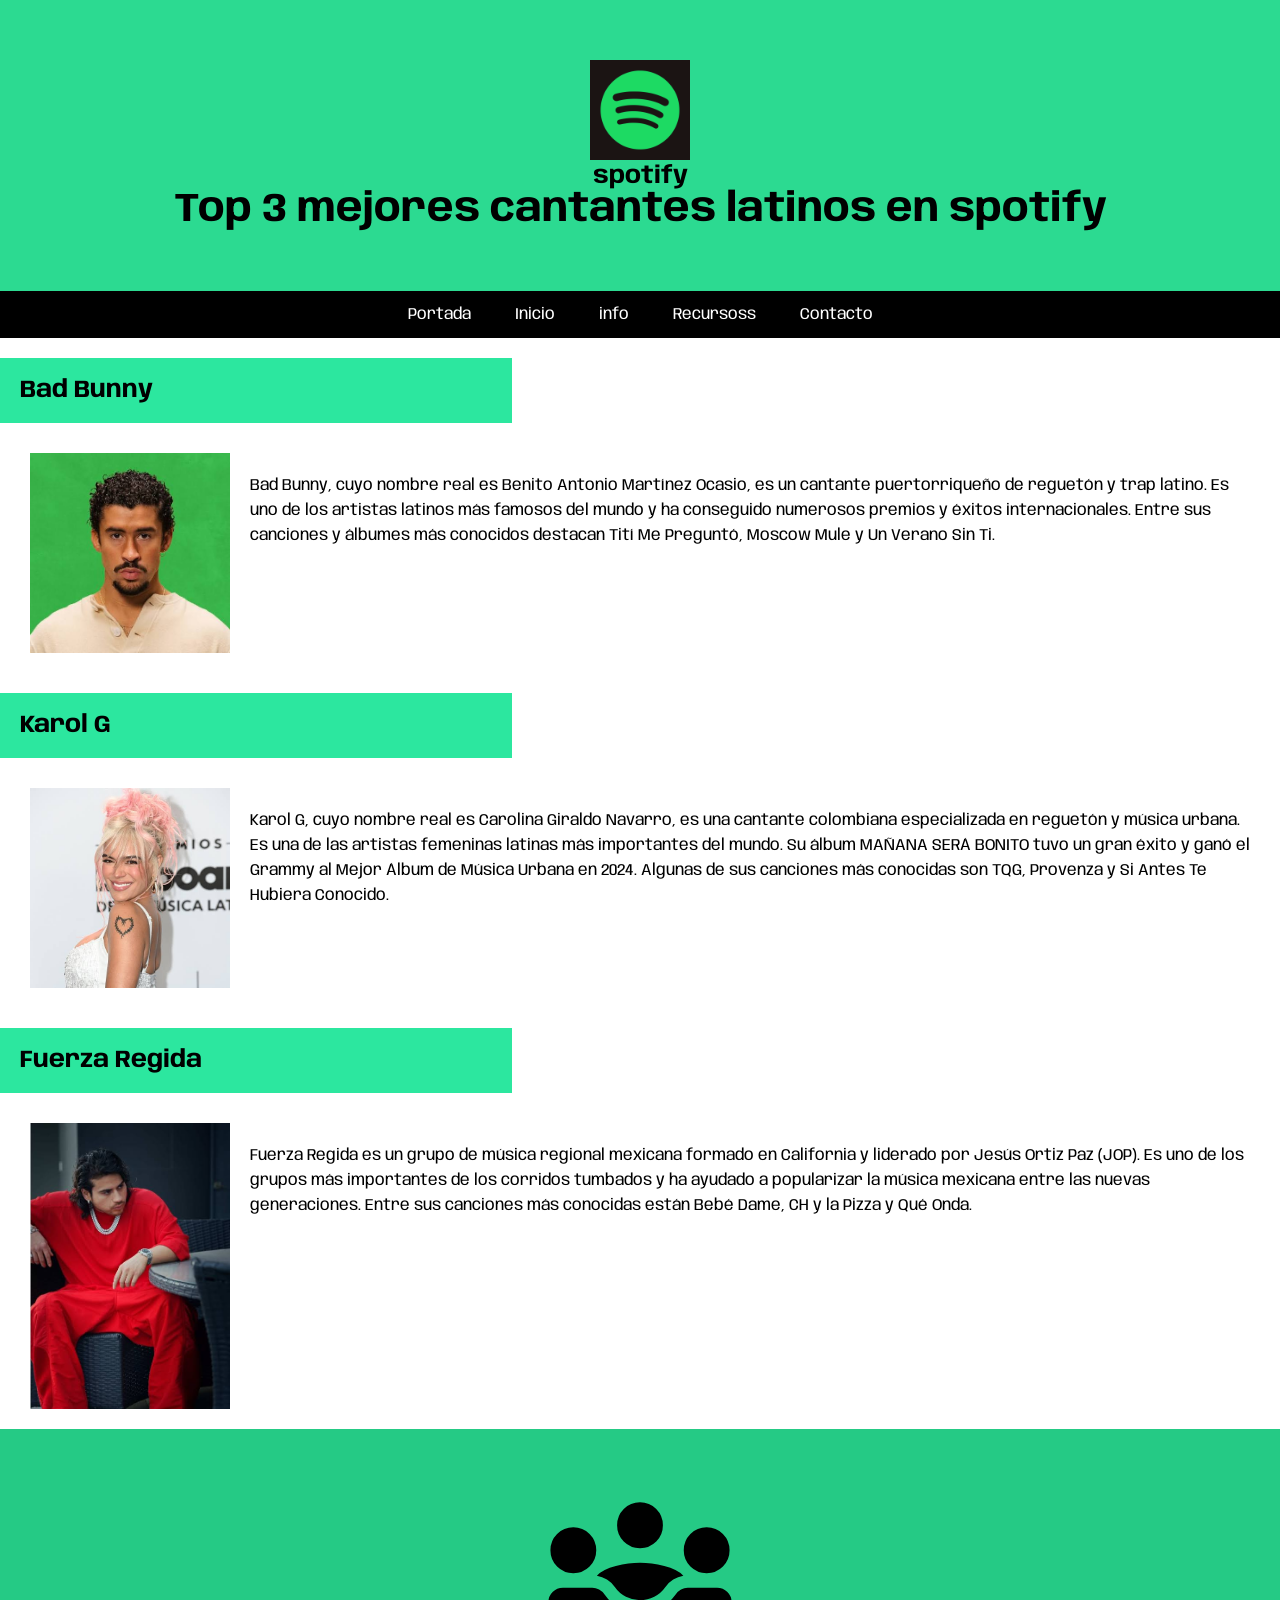
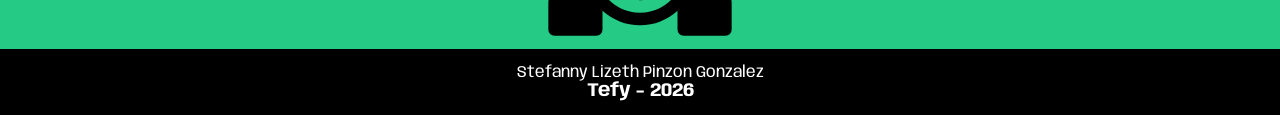
==== index.html @ 35446c7b "Add files via upload" ====
<!DOCTYPE html>
<html lang="es">
<head>
    <meta charset="UTF-8">
    <meta http-equiv="X-UA-Compatible" content="IE=edge">
    <meta name="viewport" content="width=device-width, initial-scale=1.0">
    <title>Plantilla Amarillo</title>
    <link rel="stylesheet" href="estilos.css">
</head>
<body>
    <header>
        <img src="Spotify.svg.webp" width="100" alt="logo">
        <h2>spotify</h2>
        <h1>Top 3 mejores cantantes latinos en spotify</h1>
    </header>
    <nav>
         <a href="portada.html">Portada</a>
        <a href="index.html">Inicio</a>
        <a href="info.html">info</a>
        <a href="recursos.html">Recursoss</a>
        <a href="contacto.html">Contacto</a>

 </nav>
    <main>
        <article>
            <h2>Bad Bunny</h2>
            <div class="contenido">
                <img src="Bad Bunny.jpg"  alt="img1">
                <p>Bad Bunny, cuyo nombre real es Benito Antonio Martínez Ocasio, es un cantante puertorriqueño de reguetón y trap latino. Es uno de los artistas latinos más famosos del mundo y ha conseguido numerosos premios y éxitos internacionales. Entre sus canciones y álbumes más conocidos destacan Tití Me Preguntó, Moscow Mule y Un Verano Sin Ti.

</p>
                
            </div>
        </article>
        <article>
            <h2> Karol G </h2>
            <div class="contenido">
                <img src="Karol g.jpg" alt="img1">
                <p> Karol G, cuyo nombre real es Carolina Giraldo Navarro, es una cantante colombiana especializada en reguetón y música urbana. Es una de las artistas femeninas latinas más importantes del mundo. Su álbum MAÑANA SERÁ BONITO tuvo un gran éxito y ganó el Grammy al Mejor Álbum de Música Urbana en 2024. Algunas de sus canciones más conocidas son TQG, Provenza y Si Antes Te Hubiera Conocido.</p>
                
        </article>
        <article>
            <h2>Fuerza Regida</h2>
            <div class="contenido">
                <img src="fuerza regida.jpg "  alt="img1">
                <p>Fuerza Regida es un grupo de música regional mexicana formado en California y liderado por Jesús Ortiz Paz (JOP). Es uno de los grupos más importantes de los corridos tumbados y ha ayudado a popularizar la música mexicana entre las nuevas generaciones. Entre sus canciones más conocidas están Bebé Dame, CH y la Pizza y Qué Onda.</p>
                
            </div>
        </article>
        <div class="info">
            <p></p>
            <img src="person.svg" alt="circulo">
        </div>
    </main>
    <footer><p>Stefanny Lizeth Pinzon Gonzalez</p><h3>Tefy - 2026</h3></footer>
</body>
</html>
---- estilos.css ----
@import url('https://fonts.googleapis.com/css2?family=Anybody&display=swap');

* {
    margin:0;
    padding:0;
    box-sizing: border-box;
}

body{
    min-height: 100vh;
    background-color: #fff;
    color:#000;
    font-family: 'Anybody', cursive;
}

header {
    /* min-height: 300px; */
    background-color: rgb(44, 218, 145);
    text-align: center;
    padding:60px;
    
}
header h1{
    font-size: 2.5em;
}
nav {
    /* height: 50px; */
    background-color: #000;
    color:#fff;
    text-align: center;
}
nav a{
    text-decoration: none;
    color:#fff;
    padding:15px 20px;
    display:inline-block;
    /* background-color: red; */
}

nav a:hover{
    text-decoration: underline;
}
main article{
    /* background-color: red; */
    padding:20px 0;
    overflow: hidden;
    
}
main article h2{
    width:40%;
    min-width: 400px;
    background-color: rgb(44, 231, 159);
    padding:20px;
    
}
main article .contenido{
    padding:30px;
    /* background-color: aqua; */
}
main article img{
    
    width: 40%;
    min-width: 100px;
    max-width: 200px;
    margin-right: 20px;;
    float:left;
}
main article p{
    margin-top:20px;
    /* margin-left:20px; */
    line-height: 25px;
}
main .info{
    background-color: rgb(37, 202, 133);
    text-align: center;
    font-weight: bolder;
    
}
main .info p{
    padding:40px 20% 0;
    line-height: 20px;;
}

main .info img{
    width: 20%;
    max-width: 200px;
    /* border:5px solid #fff; */
    margin-bottom: -20px;
}
footer{
    /* height: 50px; */
    background-color: #000;
    color:#fff;
    text-align: center;
    padding:15px;
}
main img{
  display: block;
  margin: 0 auto;
}
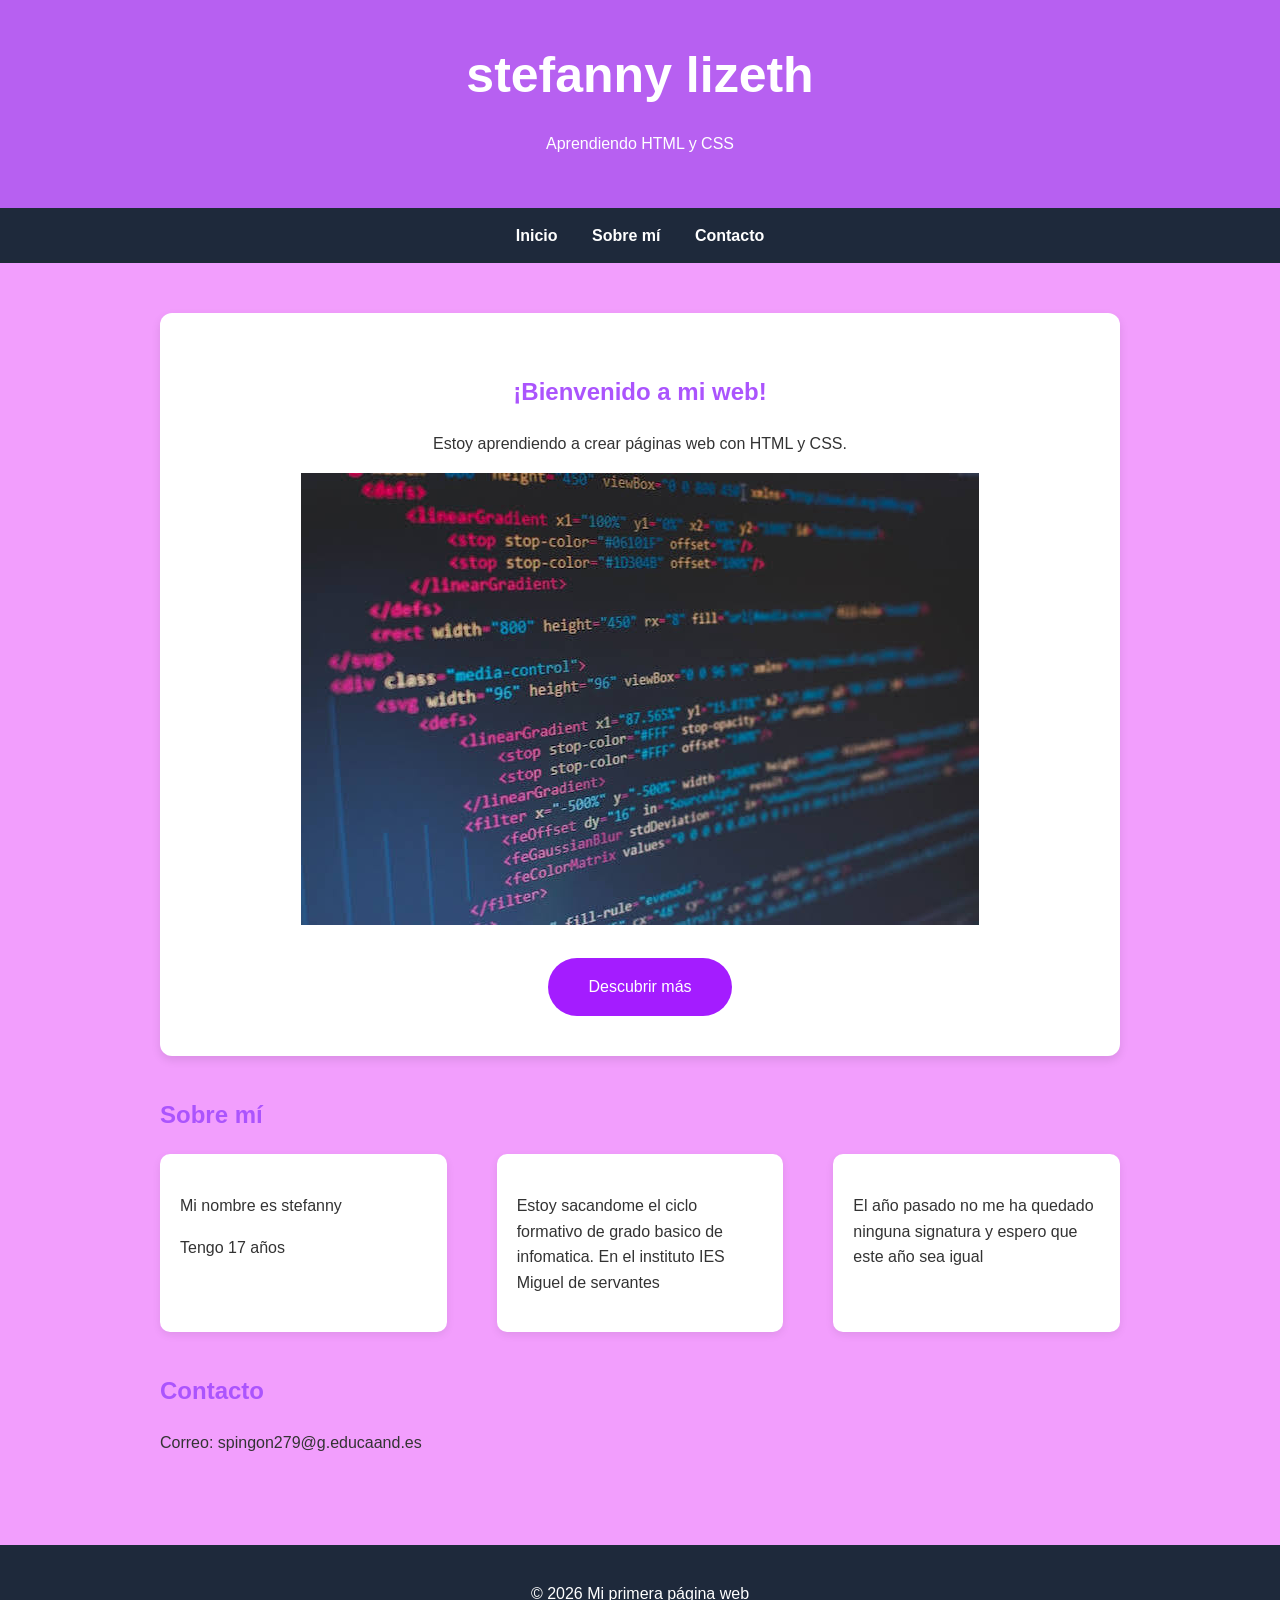
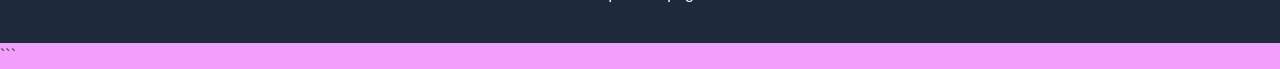
==== commit b4f0d9fd: "Add files via upload" ====
--- a/index.html
+++ b/index.html
@@ -1,57 +1,68 @@
-<!DOCTYPE html>
-<html lang="es">
-<head>
-    <meta charset="UTF-8">
-    <meta http-equiv="X-UA-Compatible" content="IE=edge">
-    <meta name="viewport" content="width=device-width, initial-scale=1.0">
-    <title>Plantilla Amarillo</title>
-    <link rel="stylesheet" href="estilos.css">
-</head>
-<body>
-    <header>
-        <img src="Spotify.svg.webp" width="100" alt="logo">
-        <h2>spotify</h2>
-        <h1>Top 3 mejores cantantes latinos en spotify</h1>
-    </header>
-    <nav>
-         <a href="portada.html">Portada</a>
-        <a href="index.html">Inicio</a>
-        <a href="info.html">info</a>
-        <a href="recursos.html">Recursoss</a>
-        <a href="contacto.html">Contacto</a>
-
- </nav>
-    <main>
-        <article>
-            <h2>Bad Bunny</h2>
-            <div class="contenido">
-                <img src="Bad Bunny.jpg"  alt="img1">
-                <p>Bad Bunny, cuyo nombre real es Benito Antonio Martínez Ocasio, es un cantante puertorriqueño de reguetón y trap latino. Es uno de los artistas latinos más famosos del mundo y ha conseguido numerosos premios y éxitos internacionales. Entre sus canciones y álbumes más conocidos destacan Tití Me Preguntó, Moscow Mule y Un Verano Sin Ti.
-
-</p>
-                
-            </div>
-        </article>
-        <article>
-            <h2> Karol G </h2>
-            <div class="contenido">
-                <img src="Karol g.jpg" alt="img1">
-                <p> Karol G, cuyo nombre real es Carolina Giraldo Navarro, es una cantante colombiana especializada en reguetón y música urbana. Es una de las artistas femeninas latinas más importantes del mundo. Su álbum MAÑANA SERÁ BONITO tuvo un gran éxito y ganó el Grammy al Mejor Álbum de Música Urbana en 2024. Algunas de sus canciones más conocidas son TQG, Provenza y Si Antes Te Hubiera Conocido.</p>
-                
-        </article>
-        <article>
-            <h2>Fuerza Regida</h2>
-            <div class="contenido">
-                <img src="fuerza regida.jpg "  alt="img1">
-                <p>Fuerza Regida es un grupo de música regional mexicana formado en California y liderado por Jesús Ortiz Paz (JOP). Es uno de los grupos más importantes de los corridos tumbados y ha ayudado a popularizar la música mexicana entre las nuevas generaciones. Entre sus canciones más conocidas están Bebé Dame, CH y la Pizza y Qué Onda.</p>
-                
-            </div>
-        </article>
-        <div class="info">
-            <p></p>
-            <img src="person.svg" alt="circulo">
-        </div>
-    </main>
-    <footer><p>Stefanny Lizeth Pinzon Gonzalez</p><h3>Tefy - 2026</h3></footer>
-</body>
-</html>+
+<!DOCTYPE html>
+<html lang="es">
+<head>
+    <meta charset="UTF-8">
+    <meta name="viewport" content="width=device-width, initial-scale=1.0">
+    <title>stefanny lizect</title>
+    <link rel="stylesheet" href="style.css">
+</head>
+<body>
+
+    <header>
+        <h1>stefanny lizeth</h1>
+        <p>Aprendiendo HTML y CSS</p>
+    </header>
+
+    <nav>
+        <a href="#inicio">Inicio</a>
+        <a href="#sobre-mi">Sobre mí</a>
+        <a href="#contacto">Contacto</a>
+    </nav>
+
+    <main>
+        <section id="inicio" class="presentacion">
+            <h2>¡Bienvenido a mi web!</h2>
+            <p>Estoy aprendiendo a crear páginas web con HTML y CSS.</p>
+            <img src="images.jpg" alt="Imagen de ejemplo">
+            <br><br>
+            <button onclick="alert('¡Gracias por visitar mi web!')">Descubrir más</button>
+        </section>
+
+        <section id="sobre-mi">
+            <h2>Sobre mí</h2>
+
+            <div class="tarjetas">
+                <article class="tarjeta">
+                    <h3></h3>
+                    <p>Mi nombre es stefanny <p></p>Tengo 17 años</p>
+                </article>
+
+                <article class="tarjeta">
+                    <h3></h3>
+                    <p>Estoy sacandome el ciclo formativo de grado basico de infomatica. En el instituto IES Miguel de servantes</p>
+                </article>
+
+                <article class="tarjeta">
+                    <h3></h3>
+                    <p>El año pasado no me ha quedado ninguna signatura y espero que este año sea igual </p>
+                </article>
+                
+                    
+                </article>
+            </div>
+        </section>
+
+        <section id="contacto">
+            <h2>Contacto</h2>
+            <p>Correo: spingon279@g.educaand.es</p>
+        </section>
+    </main>
+
+    <footer>
+        <p>© 2026 Mi primera página web</p>
+    </footer>
+
+</body>
+</html>
+```
--- a/style.css
+++ b/style.css
@@ -0,0 +1,215 @@
+/* Estilos generales */
+
+* {
+
+    box-sizing: border-box;
+
+}
+
+body {
+
+    font-family: Arial, sans-serif;
+
+    margin: 0;
+
+    background-color: #f29efd;
+
+    color: #333;
+
+    line-height: 1.6;
+
+}
+
+/* Cabecera */
+
+header {
+
+    background-color: #b760f1;
+
+    color: white;
+
+    text-align: center;
+
+    padding: 35px 20px;
+
+}
+
+header h1 {
+
+    margin: 0;
+
+    font-size: 50px;
+
+}
+
+/* Menú de navegación */
+
+nav {
+
+    background-color: #1e293b;
+
+    text-align: center;
+
+    padding: 15px;
+
+}
+
+nav a {
+
+    color: white;
+
+    text-decoration: none;
+
+    margin: 0 15px;
+
+    font-weight: bold;
+
+}
+
+nav a:hover {
+
+    color: #93c5fd;
+
+}
+
+/* Contenido principal */
+
+main {
+
+    max-width: 1000px;
+
+    margin: 30px auto;
+
+    padding: 20px;
+
+}
+
+section {
+
+    margin-bottom: 40px;
+
+}
+
+h2 {
+
+    color: #ab54fd;
+
+}
+
+/* Presentación */
+
+.presentacion {
+
+    background-color: white;
+
+    text-align: center;
+
+    padding: 40px 20px;
+
+    border-radius: 12px;
+
+    box-shadow: 0 4px 10px rgba(0, 0, 0, 0.1);
+
+}
+
+/* Botón */
+
+button {
+
+    background-color: #a41cff;
+
+    color: white;
+
+    border: none;
+
+    padding: 20px 40px;
+
+    border-radius: 50px;
+
+    cursor: pointer;
+
+    font-size: 16px;
+
+}
+
+button:hover {
+
+    background-color: #9d63d3;
+
+}
+
+/* Tarjetas */
+
+.tarjetas {
+
+    display: flex;
+
+    gap: 50px;
+
+    flex-wrap: wrap;
+
+}
+
+.tarjeta {
+
+    flex: 1;
+
+    min-width: 200px;
+
+    background-color: white;
+
+    padding: 20px;
+
+    border-radius: 10px;
+
+    box-shadow: 0 3px 8px rgba(0, 0, 0, 0.08);
+
+    transition: transform 0.3s;
+
+}
+
+.tarjeta:hover {
+
+    transform: translateY(-5px);
+
+}
+
+/* Pie de página */
+
+footer {
+
+    background-color: #1e293b;
+
+    color: white;
+
+    text-align: center;
+
+    padding: 20px;
+
+}
+
+/* Adaptación a móviles */
+
+@media (max-width: 600px) {
+
+    header h1 {
+
+        font-size: 28px;
+
+    }
+
+    nav a {
+
+        display: inline-block;
+
+        margin: 5px 8px;
+
+    }
+
+    .tarjetas {
+
+        flex-direction: column;
+
+    }
+
+}
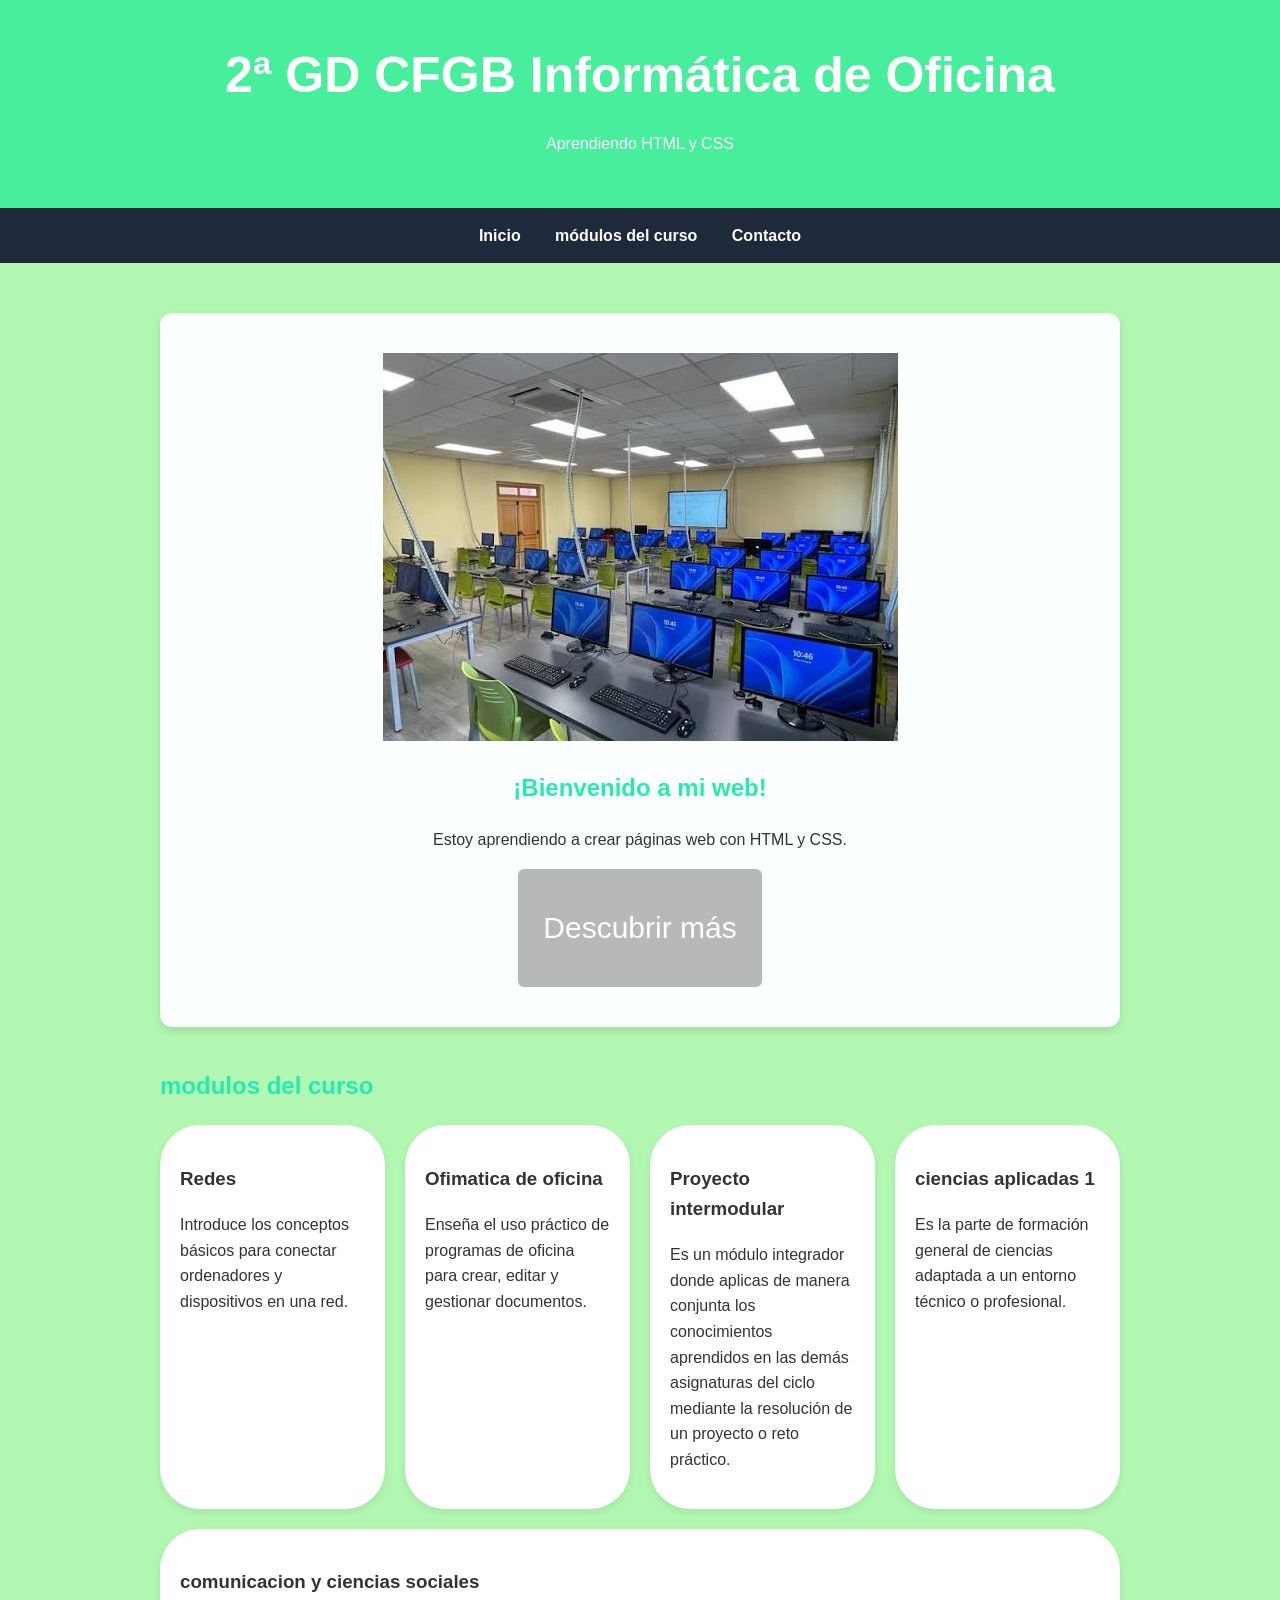
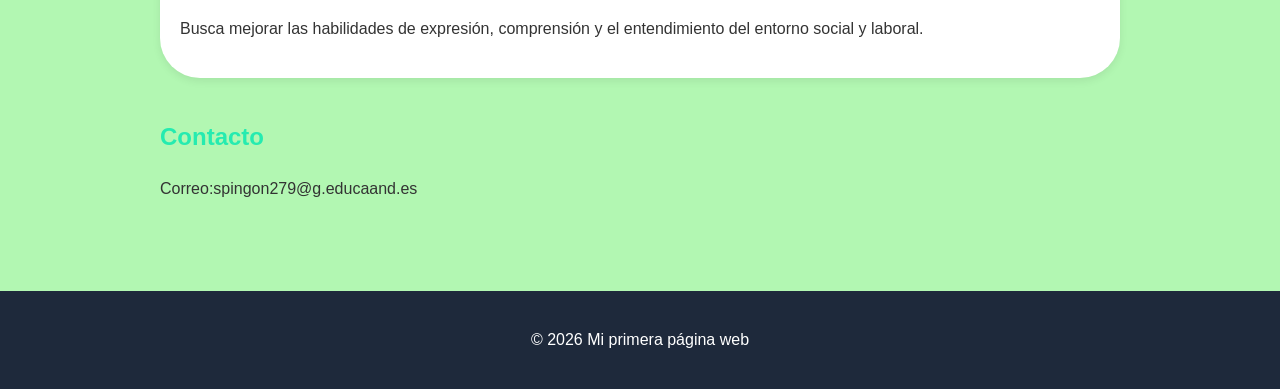
==== commit cc625143: "Add files via upload" ====
--- a/index.html
+++ b/index.html
@@ -1,68 +1,115 @@
+<!DOCTYPE html>
 
-<!DOCTYPE html>
 <html lang="es">
+
 <head>
+
     <meta charset="UTF-8">
+
     <meta name="viewport" content="width=device-width, initial-scale=1.0">
-    <title>stefanny lizect</title>
+
+    <title>Mi primera página web</title>
+
     <link rel="stylesheet" href="style.css">
+
 </head>
+
 <body>
 
     <header>
-        <h1>stefanny lizeth</h1>
+
+        <h1> 2ª GD CFGB Informática de Oficina </h1>
+
         <p>Aprendiendo HTML y CSS</p>
+
     </header>
 
     <nav>
+
         <a href="#inicio">Inicio</a>
-        <a href="#sobre-mi">Sobre mí</a>
+
+        <a href="#módulos del curso">módulos del curso </a>
+
         <a href="#contacto">Contacto</a>
+
     </nav>
 
     <main>
+
         <section id="inicio" class="presentacion">
+<img src="images 1.jpg" alt="100">
             <h2>¡Bienvenido a mi web!</h2>
+
             <p>Estoy aprendiendo a crear páginas web con HTML y CSS.</p>
-            <img src="images.jpg" alt="Imagen de ejemplo">
-            <br><br>
-            <button onclick="alert('¡Gracias por visitar mi web!')">Descubrir más</button>
+
+            <a href="https://sites.google.com/d/1W7KDWjy44JAJEKh0E1Z96qsDwPkfpes2/p/1TZeLYw8kqqBOoUT8R9qAznNSHwycuh3a/edit"> <button><p>Descubrir más</p></button></a>
+
         </section>
 
-        <section id="sobre-mi">
-            <h2>Sobre mí</h2>
+        <section id="módulos del curso">
+
+            <h2>modulos del curso</h2>
 
             <div class="tarjetas">
+
                 <article class="tarjeta">
-                    <h3></h3>
-                    <p>Mi nombre es stefanny <p></p>Tengo 17 años</p>
+
+                    <h3>Redes</h3>
+
+                    <p>Introduce los conceptos básicos para conectar ordenadores y dispositivos en una red.</p>
+
+                </article>
+                <article class="tarjeta">
+
+                    <h3>Ofimatica de oficina</h3>
+
+                    <p>Enseña el uso práctico de programas de oficina para crear, editar y gestionar documentos.</p>
+
+                </article>
+                <article class="tarjeta">
+
+                    <h3>Proyecto intermodular </h3>
+
+                    <p> Es un módulo integrador donde aplicas de manera conjunta los conocimientos aprendidos en las demás asignaturas del ciclo mediante la resolución de un proyecto o reto práctico.</p>
+
                 </article>
 
                 <article class="tarjeta">
-                    <h3></h3>
-                    <p>Estoy sacandome el ciclo formativo de grado basico de infomatica. En el instituto IES Miguel de servantes</p>
+
+                    <h3>ciencias aplicadas 1</h3>
+
+                    <p>Es la parte de formación general de ciencias adaptada a un entorno técnico o profesional.</p>
+
                 </article>
 
                 <article class="tarjeta">
-                    <h3></h3>
-                    <p>El año pasado no me ha quedado ninguna signatura y espero que este año sea igual </p>
+
+                    <h3>comunicacion y ciencias sociales</h3>
+
+                    <p> Busca mejorar las habilidades de expresión, comprensión y el entendimiento del entorno social y laboral.</p>
+
                 </article>
-                
-                    
-                </article>
+
             </div>
+
         </section>
 
         <section id="contacto">
+
             <h2>Contacto</h2>
-            <p>Correo: spingon279@g.educaand.es</p>
+
+            <p>Correo:spingon279@g.educaand.es</p>
+
         </section>
+
     </main>
 
     <footer>
+
         <p>© 2026 Mi primera página web</p>
+
     </footer>
 
 </body>
-</html>
-```+
+</html>
--- a/style.css
+++ b/style.css
@@ -12,7 +12,7 @@
 
     margin: 0;
 
-    background-color: #f29efd;
+    background-color: #b2f7b2;
 
     color: #333;
 
@@ -24,7 +24,7 @@
 
 header {
 
-    background-color: #b760f1;
+    background-color: #47ee9b;
 
     color: white;
 
@@ -92,7 +92,7 @@
 
 h2 {
 
-    color: #ab54fd;
+    color: #25ebb0;
 
 }
 
@@ -100,67 +100,67 @@
 
 .presentacion {
 
+    background-color: rgb(251, 255, 253);
+
+    text-align: center;
+
+    padding: 40px 20px;
+
+    border-radius: 12px;
+
+    box-shadow: 0 4px 10px rgba(0, 0, 0, 0.1);
+
+}
+
+/* Botón */
+
+button {
+
+    background-color: #b6b9b7;
+
+    color: white;
+
+    border: none;
+
+    padding: 12px 25px;
+
+    border-radius: 6px;
+
+    cursor: pointer;
+
+    font-size: 30px;
+
+}
+
+button:hover {
+
+    background-color: #32ee70;
+
+}
+
+/* Tarjetas */
+
+.tarjetas {
+
+    display: flex;
+
+    gap: 20px;
+
+    flex-wrap: wrap;
+
+}
+
+.tarjeta {
+
+    flex: 1;
+
+    min-width: 200px;
+
     background-color: white;
 
-    text-align: center;
-
-    padding: 40px 20px;
-
-    border-radius: 12px;
-
-    box-shadow: 0 4px 10px rgba(0, 0, 0, 0.1);
-
-}
-
-/* Botón */
-
-button {
-
-    background-color: #a41cff;
-
-    color: white;
-
-    border: none;
-
-    padding: 20px 40px;
-
-    border-radius: 50px;
-
-    cursor: pointer;
-
-    font-size: 16px;
-
-}
-
-button:hover {
-
-    background-color: #9d63d3;
-
-}
-
-/* Tarjetas */
-
-.tarjetas {
-
-    display: flex;
-
-    gap: 50px;
-
-    flex-wrap: wrap;
-
-}
-
-.tarjeta {
-
-    flex: 1;
-
-    min-width: 200px;
-
-    background-color: white;
-
     padding: 20px;
 
-    border-radius: 10px;
+    border-radius: 40px;
 
     box-shadow: 0 3px 8px rgba(0, 0, 0, 0.08);
 
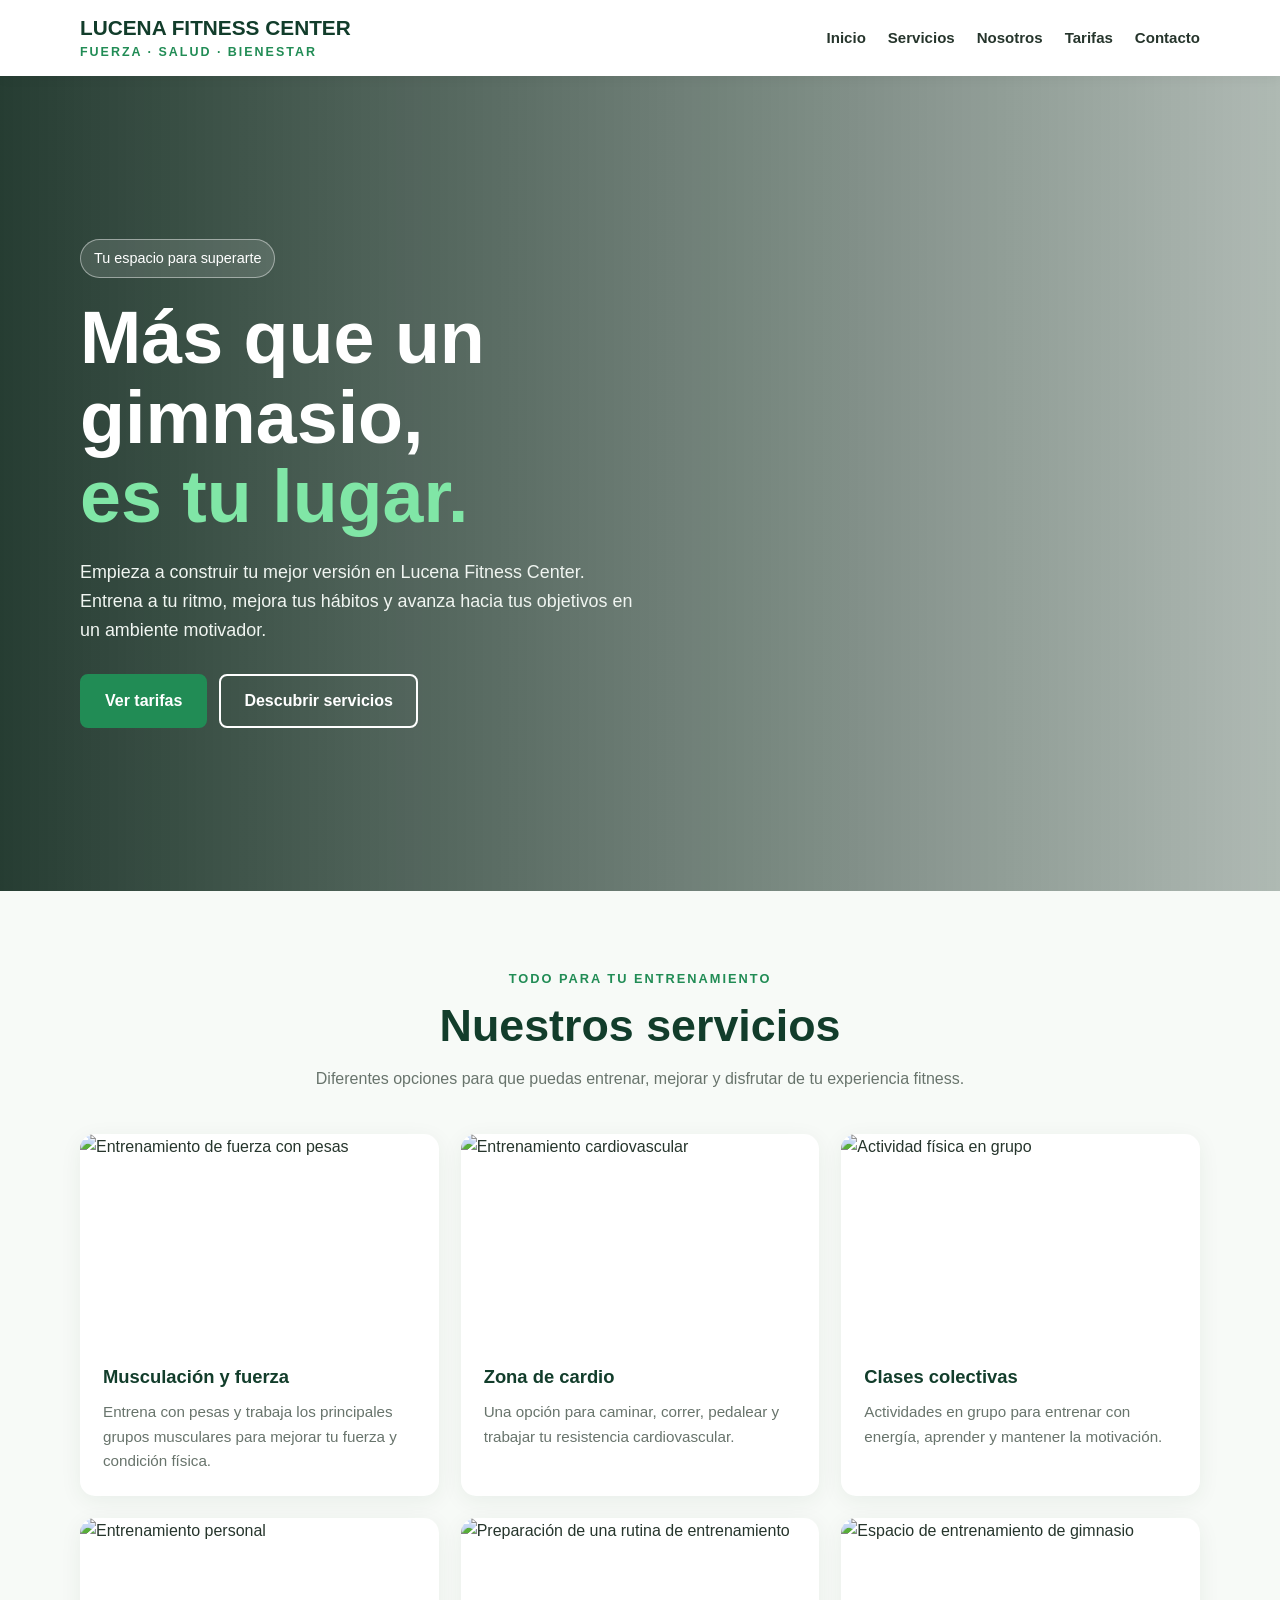
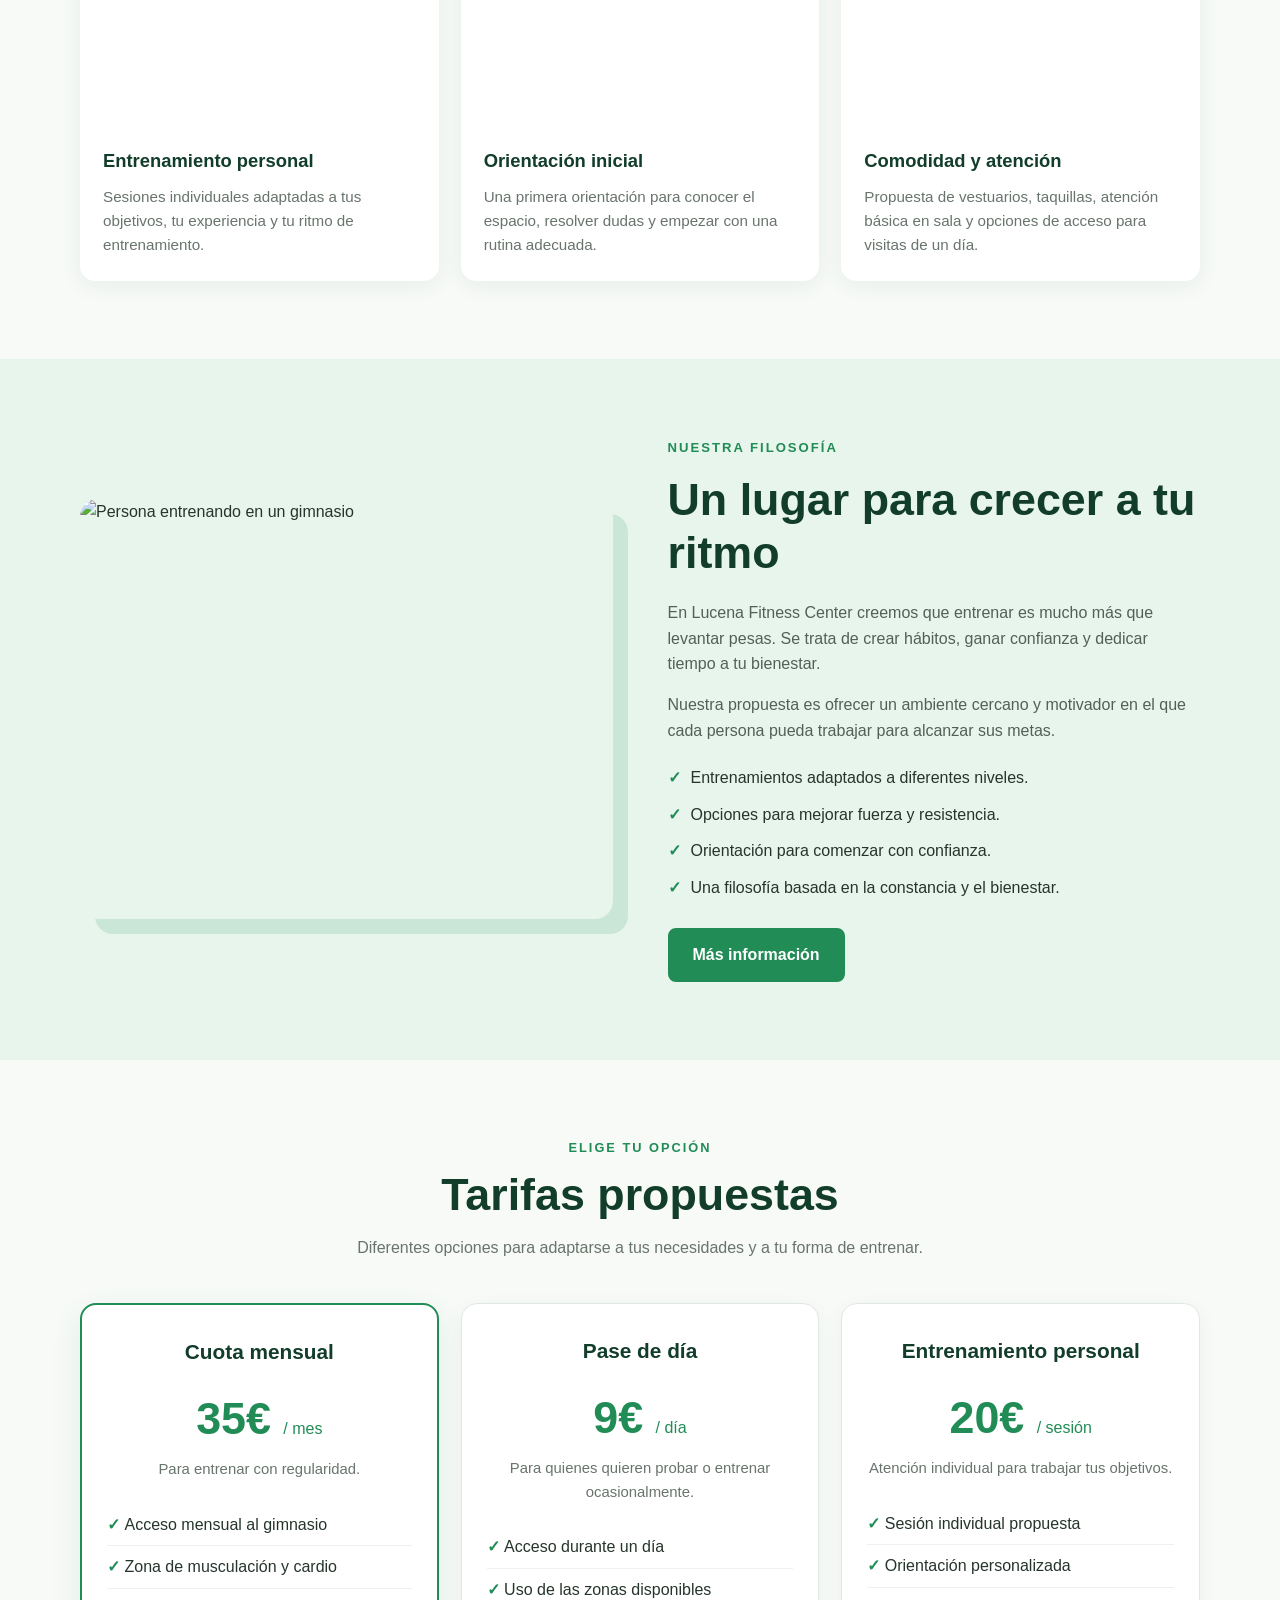
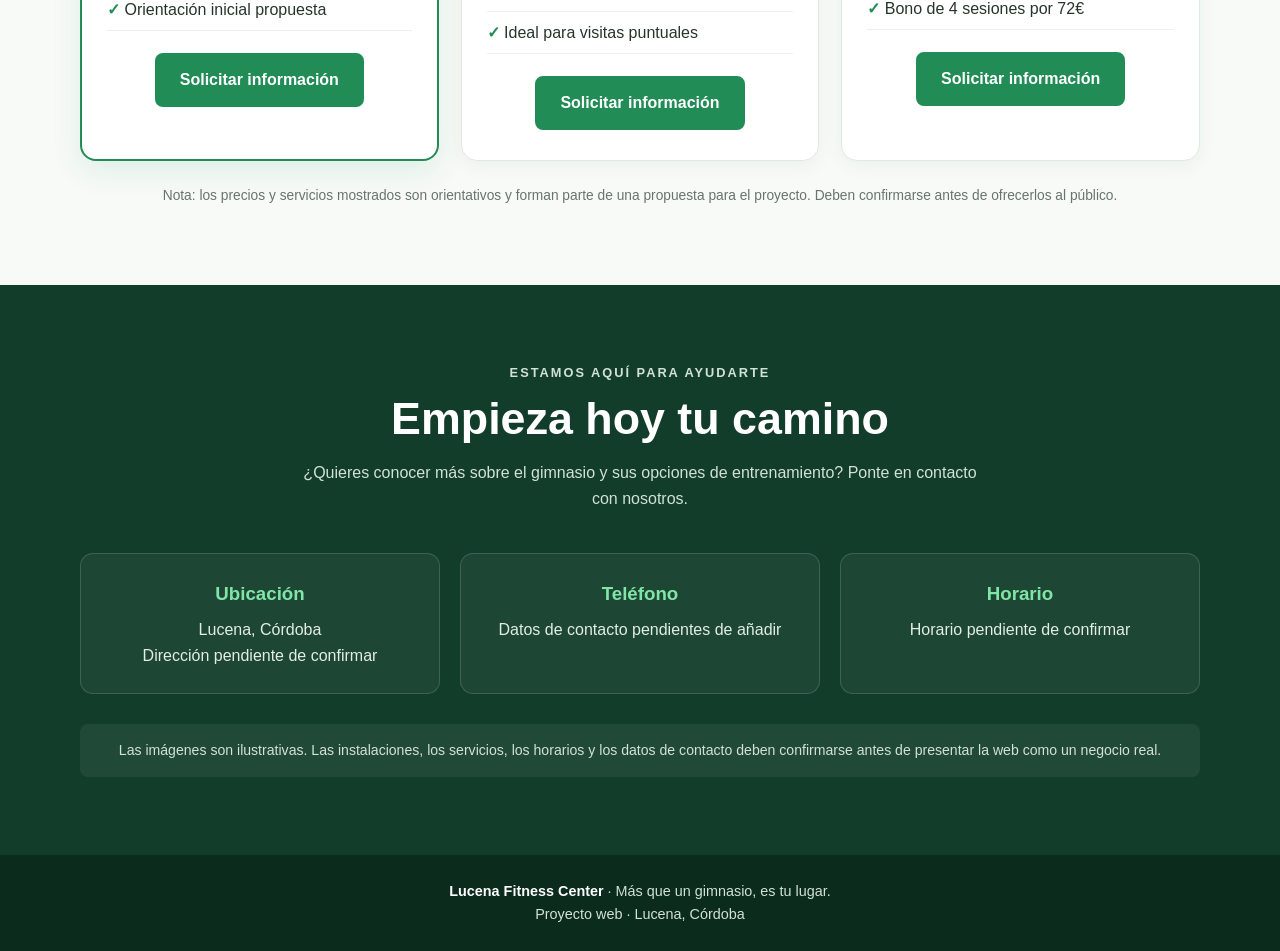
==== commit 59b455dd: "Add files via upload" ====
--- a/index.html
+++ b/index.html
@@ -1,115 +1,817 @@
+
 <!DOCTYPE html>
-
 <html lang="es">
-
 <head>
-
-    <meta charset="UTF-8">
-
-    <meta name="viewport" content="width=device-width, initial-scale=1.0">
-
-    <title>Mi primera página web</title>
-
-    <link rel="stylesheet" href="style.css">
-
+  <meta charset="UTF-8">
+  <meta name="viewport" content="width=device-width, initial-scale=1.0">
+  <meta name="description" content="Lucena Fitness Center. Entrena, mejora y alcanza tus objetivos en Lucena, Córdoba.">
+  <title>Lucena Fitness Center | Más que un gimnasio, es tu lugar</title>
+
+  <style>
+    :root {
+      --verde: #218c55;
+      --verde-oscuro: #123d2b;
+      --verde-claro: #e8f5ec;
+      --fondo: #f7faf7;
+      --blanco: #ffffff;
+      --texto: #26352c;
+      --gris: #68746c;
+    }
+
+    * {
+      margin: 0;
+      padding: 0;
+      box-sizing: border-box;
+    }
+
+    html {
+      scroll-behavior: smooth;
+      scroll-padding-top: 85px;
+    }
+
+    body {
+      font-family: Arial, Helvetica, sans-serif;
+      background: var(--fondo);
+      color: var(--texto);
+      line-height: 1.6;
+    }
+
+    a {
+      text-decoration: none;
+      color: inherit;
+    }
+
+    img {
+      display: block;
+      width: 100%;
+      object-fit: cover;
+    }
+
+    .contenedor {
+      width: min(1120px, 90%);
+      margin: auto;
+    }
+
+    /* MENÚ */
+
+    header {
+      background: var(--blanco);
+      position: sticky;
+      top: 0;
+      z-index: 100;
+      box-shadow: 0 2px 12px #0000000d;
+    }
+
+    nav {
+      min-height: 76px;
+      display: flex;
+      justify-content: space-between;
+      align-items: center;
+      gap: 20px;
+      flex-wrap: wrap;
+      padding: 12px 0;
+    }
+
+    .logo {
+      color: var(--verde-oscuro);
+      font-size: 1.3rem;
+      font-weight: 900;
+      line-height: 1.2;
+    }
+
+    .logo span {
+      display: block;
+      color: var(--verde);
+      font-size: 0.78rem;
+      letter-spacing: 2px;
+      margin-top: 4px;
+    }
+
+    .menu {
+      display: flex;
+      align-items: center;
+      gap: 22px;
+      flex-wrap: wrap;
+    }
+
+    .menu a {
+      font-size: 0.94rem;
+      font-weight: bold;
+    }
+
+    .menu a:hover {
+      color: var(--verde);
+    }
+
+    .boton {
+      display: inline-block;
+      background: var(--verde);
+      color: white;
+      padding: 12px 23px;
+      border-radius: 8px;
+      font-weight: bold;
+      transition: 0.2s;
+      border: 2px solid var(--verde);
+    }
+
+    .boton:hover {
+      background: var(--verde-oscuro);
+      border-color: var(--verde-oscuro);
+      transform: translateY(-2px);
+    }
+
+    .boton-secundario {
+      background: transparent;
+      border-color: white;
+      color: white;
+    }
+
+    .boton-secundario:hover {
+      background: white;
+      color: var(--verde-oscuro);
+      border-color: white;
+    }
+
+    /* PORTADA */
+
+    .hero {
+      min-height: 580px;
+      display: flex;
+      align-items: center;
+      color: white;
+      background:
+        linear-gradient(90deg, rgba(9, 35, 23, 0.88), rgba(9, 35, 23, 0.3)),
+        url("https://images.unsplash.com/photo-1534438327276-14e5300c3a48?auto=format&fit=crop&w=1800&q=85")
+        center 45% / cover no-repeat;
+    }
+
+    .hero-contenido {
+      max-width: 680px;
+      padding: 85px 0;
+    }
+
+    .etiqueta {
+      display: inline-block;
+      background: #ffffff20;
+      border: 1px solid #ffffff70;
+      padding: 7px 13px;
+      border-radius: 30px;
+      margin-bottom: 20px;
+      font-size: 0.9rem;
+    }
+
+    .hero h1 {
+      font-size: clamp(2.5rem, 6vw, 4.6rem);
+      line-height: 1.08;
+      margin-bottom: 22px;
+    }
+
+    .hero h1 span {
+      color: #80e6a6;
+    }
+
+    .hero p {
+      font-size: 1.12rem;
+      max-width: 570px;
+      margin-bottom: 30px;
+      color: #f0f5f1;
+    }
+
+    .botones {
+      display: flex;
+      flex-wrap: wrap;
+      gap: 12px;
+    }
+
+    /* SECCIONES */
+
+    section {
+      padding: 78px 0;
+    }
+
+    .encabezado {
+      max-width: 680px;
+      margin: 0 auto 42px;
+      text-align: center;
+    }
+
+    .encabezado .subtitulo {
+      color: var(--verde);
+      text-transform: uppercase;
+      font-size: 0.8rem;
+      font-weight: 900;
+      letter-spacing: 2px;
+      margin-bottom: 9px;
+    }
+
+    .encabezado h2 {
+      color: var(--verde-oscuro);
+      font-size: clamp(2rem, 4vw, 2.8rem);
+      line-height: 1.2;
+      margin-bottom: 14px;
+    }
+
+    .encabezado p {
+      color: var(--gris);
+    }
+
+    /* SERVICIOS */
+
+    .servicios {
+      display: grid;
+      grid-template-columns: repeat(3, 1fr);
+      gap: 22px;
+    }
+
+    .servicio {
+      background: white;
+      border-radius: 15px;
+      overflow: hidden;
+      box-shadow: 0 5px 22px #153d2710;
+      transition: 0.25s;
+    }
+
+    .servicio:hover {
+      transform: translateY(-5px);
+      box-shadow: 0 12px 30px #153d271b;
+    }
+
+    .servicio img {
+      height: 205px;
+    }
+
+    .servicio-contenido {
+      padding: 23px;
+    }
+
+    .servicio h3 {
+      color: var(--verde-oscuro);
+      margin-bottom: 9px;
+      font-size: 1.15rem;
+    }
+
+    .servicio p {
+      color: var(--gris);
+      font-size: 0.95rem;
+    }
+
+    /* SOBRE NOSOTROS */
+
+    .sobre {
+      background: var(--verde-claro);
+    }
+
+    .sobre-grid {
+      display: grid;
+      grid-template-columns: 1fr 1fr;
+      gap: 55px;
+      align-items: center;
+    }
+
+    .sobre-imagen {
+      height: 420px;
+      border-radius: 18px;
+      box-shadow: 15px 15px 0 #218c5525;
+    }
+
+    .sobre-texto .subtitulo {
+      color: var(--verde);
+      text-transform: uppercase;
+      letter-spacing: 2px;
+      font-weight: 900;
+      font-size: 0.82rem;
+    }
+
+    .sobre-texto h2 {
+      color: var(--verde-oscuro);
+      font-size: clamp(2rem, 4vw, 2.8rem);
+      line-height: 1.2;
+      margin: 12px 0 20px;
+    }
+
+    .sobre-texto p {
+      margin-bottom: 15px;
+      color: #526057;
+    }
+
+    .lista {
+      list-style: none;
+      margin: 22px 0 28px;
+    }
+
+    .lista li {
+      margin-bottom: 11px;
+    }
+
+    .lista li::before {
+      content: "✓";
+      color: var(--verde);
+      font-weight: bold;
+      margin-right: 10px;
+    }
+
+    /* TARIFAS */
+
+    .tarifas {
+      display: grid;
+      grid-template-columns: repeat(3, 1fr);
+      gap: 22px;
+      align-items: stretch;
+    }
+
+    .tarifa {
+      background: white;
+      border: 1px solid #e0e9e1;
+      border-radius: 16px;
+      padding: 30px 25px;
+      text-align: center;
+      box-shadow: 0 5px 20px #153d270c;
+    }
+
+    .tarifa.destacada {
+      border: 2px solid var(--verde);
+      box-shadow: 0 10px 30px #218c551a;
+    }
+
+    .tarifa h3 {
+      color: var(--verde-oscuro);
+      font-size: 1.3rem;
+    }
+
+    .precio {
+      color: var(--verde);
+      font-size: 2.8rem;
+      font-weight: 900;
+      margin: 15px 0 3px;
+    }
+
+    .precio small {
+      font-size: 1rem;
+      font-weight: normal;
+    }
+
+    .tarifa > p {
+      color: var(--gris);
+      font-size: 0.93rem;
+      margin-bottom: 22px;
+    }
+
+    .tarifa ul {
+      list-style: none;
+      text-align: left;
+      margin: 22px 0;
+    }
+
+    .tarifa li {
+      padding: 8px 0;
+      border-bottom: 1px solid #edf1ed;
+    }
+
+    .tarifa li::before {
+      content: "✓ ";
+      color: var(--verde);
+      font-weight: bold;
+    }
+
+    .nota-precios {
+      margin-top: 24px;
+      text-align: center;
+      color: var(--gris);
+      font-size: 0.86rem;
+    }
+
+    /* CONTACTO */
+
+    .contacto {
+      background: var(--verde-oscuro);
+      color: white;
+    }
+
+    .contacto .encabezado h2 {
+      color: white;
+    }
+
+    .contacto .encabezado p {
+      color: #d2e2d6;
+    }
+
+    .contacto-grid {
+      display: grid;
+      grid-template-columns: repeat(3, 1fr);
+      gap: 20px;
+    }
+
+    .contacto-item {
+      text-align: center;
+      background: #ffffff0d;
+      border: 1px solid #ffffff25;
+      padding: 25px 18px;
+      border-radius: 13px;
+    }
+
+    .contacto-item h3 {
+      margin-bottom: 8px;
+      color: #80e6a6;
+    }
+
+    .contacto-item p {
+      color: #e2eee5;
+    }
+
+    .aviso {
+      margin-top: 30px;
+      padding: 15px;
+      border-radius: 8px;
+      background: #ffffff10;
+      color: #d2e2d6;
+      text-align: center;
+      font-size: 0.88rem;
+    }
+
+    /* PIE DE PÁGINA */
+
+    footer {
+      background: #0b2b1d;
+      color: #d2e2d6;
+      text-align: center;
+      padding: 25px 15px;
+      font-size: 0.9rem;
+    }
+
+    footer strong {
+      color: white;
+    }
+
+    /* MÓVILES */
+
+    @media (max-width: 850px) {
+      .servicios {
+        grid-template-columns: repeat(2, 1fr);
+      }
+
+      .sobre-grid {
+        grid-template-columns: 1fr;
+        gap: 35px;
+      }
+
+      .sobre-imagen {
+        height: 320px;
+      }
+
+      .tarifas {
+        grid-template-columns: 1fr;
+        max-width: 500px;
+        margin: auto;
+      }
+
+      .contacto-grid {
+        grid-template-columns: 1fr;
+      }
+
+      nav {
+        justify-content: center;
+      }
+
+      .menu {
+        justify-content: center;
+        gap: 15px;
+      }
+    }
+
+    @media (max-width: 560px) {
+      .servicios {
+        grid-template-columns: 1fr;
+      }
+
+      .hero {
+        min-height: 500px;
+      }
+
+      .hero-contenido {
+        padding: 65px 0;
+      }
+
+      section {
+        padding: 58px 0;
+      }
+
+      .menu {
+        gap: 12px;
+      }
+
+      .menu a {
+        font-size: 0.85rem;
+      }
+    }
+  </style>
 </head>
 
 <body>
 
-    <header>
-
-        <h1> 2ª GD CFGB Informática de Oficina </h1>
-
-        <p>Aprendiendo HTML y CSS</p>
-
-    </header>
-
-    <nav>
-
+  <!-- MENÚ PRINCIPAL -->
+  <header>
+    <nav class="contenedor">
+      <a class="logo" href="#inicio">
+        LUCENA FITNESS CENTER
+        <span>FUERZA · SALUD · BIENESTAR</span>
+      </a>
+
+      <div class="menu">
         <a href="#inicio">Inicio</a>
-
-        <a href="#módulos del curso">módulos del curso </a>
-
+        <a href="#servicios">Servicios</a>
+        <a href="#nosotros">Nosotros</a>
+        <a href="#tarifas">Tarifas</a>
         <a href="#contacto">Contacto</a>
-
+      </div>
     </nav>
-
-    <main>
-
-        <section id="inicio" class="presentacion">
-<img src="images 1.jpg" alt="100">
-            <h2>¡Bienvenido a mi web!</h2>
-
-            <p>Estoy aprendiendo a crear páginas web con HTML y CSS.</p>
-
-            <a href="https://sites.google.com/d/1W7KDWjy44JAJEKh0E1Z96qsDwPkfpes2/p/1TZeLYw8kqqBOoUT8R9qAznNSHwycuh3a/edit"> <button><p>Descubrir más</p></button></a>
-
-        </section>
-
-        <section id="módulos del curso">
-
-            <h2>modulos del curso</h2>
-
-            <div class="tarjetas">
-
-                <article class="tarjeta">
-
-                    <h3>Redes</h3>
-
-                    <p>Introduce los conceptos básicos para conectar ordenadores y dispositivos en una red.</p>
-
-                </article>
-                <article class="tarjeta">
-
-                    <h3>Ofimatica de oficina</h3>
-
-                    <p>Enseña el uso práctico de programas de oficina para crear, editar y gestionar documentos.</p>
-
-                </article>
-                <article class="tarjeta">
-
-                    <h3>Proyecto intermodular </h3>
-
-                    <p> Es un módulo integrador donde aplicas de manera conjunta los conocimientos aprendidos en las demás asignaturas del ciclo mediante la resolución de un proyecto o reto práctico.</p>
-
-                </article>
-
-                <article class="tarjeta">
-
-                    <h3>ciencias aplicadas 1</h3>
-
-                    <p>Es la parte de formación general de ciencias adaptada a un entorno técnico o profesional.</p>
-
-                </article>
-
-                <article class="tarjeta">
-
-                    <h3>comunicacion y ciencias sociales</h3>
-
-                    <p> Busca mejorar las habilidades de expresión, comprensión y el entendimiento del entorno social y laboral.</p>
-
-                </article>
-
+  </header>
+
+  <main>
+
+    <!-- PORTADA -->
+    <section class="hero" id="inicio">
+      <div class="contenedor">
+        <div class="hero-contenido">
+          <span class="etiqueta">Tu espacio para superarte</span>
+
+          <h1>
+            Más que un gimnasio,<br>
+            <span>es tu lugar.</span>
+          </h1>
+
+          <p>
+            Empieza a construir tu mejor versión en Lucena Fitness Center.
+            Entrena a tu ritmo, mejora tus hábitos y avanza hacia tus objetivos
+            en un ambiente motivador.
+          </p>
+
+          <div class="botones">
+            <a class="boton" href="#tarifas">Ver tarifas</a>
+            <a class="boton boton-secundario" href="#servicios">
+              Descubrir servicios
+            </a>
+          </div>
+        </div>
+      </div>
+    </section>
+
+    <!-- SERVICIOS -->
+    <section id="servicios">
+      <div class="contenedor">
+        <div class="encabezado">
+          <p class="subtitulo">Todo para tu entrenamiento</p>
+          <h2>Nuestros servicios</h2>
+          <p>
+            Diferentes opciones para que puedas entrenar, mejorar y disfrutar
+            de tu experiencia fitness.
+          </p>
+        </div>
+
+        <div class="servicios">
+
+          <article class="servicio">
+            <img
+              src="https://images.unsplash.com/photo-1583454110551-21f2fa2afe61?auto=format&fit=crop&w=900&q=80"
+              alt="Entrenamiento de fuerza con pesas"
+              loading="lazy">
+            <div class="servicio-contenido">
+              <h3>Musculación y fuerza</h3>
+              <p>
+                Entrena con pesas y trabaja los principales grupos musculares
+                para mejorar tu fuerza y condición física.
+              </p>
             </div>
-
-        </section>
-
-        <section id="contacto">
-
-            <h2>Contacto</h2>
-
-            <p>Correo:spingon279@g.educaand.es</p>
-
-        </section>
-
-    </main>
-
-    <footer>
-
-        <p>© 2026 Mi primera página web</p>
-
-    </footer>
+          </article>
+
+          <article class="servicio">
+            <img
+              src="https://images.unsplash.com/photo-1538805060514-97d9cc17730c?auto=format&fit=crop&w=900&q=80"
+              alt="Entrenamiento cardiovascular"
+              loading="lazy">
+            <div class="servicio-contenido">
+              <h3>Zona de cardio</h3>
+              <p>
+                Una opción para caminar, correr, pedalear y trabajar
+                tu resistencia cardiovascular.
+              </p>
+            </div>
+          </article>
+
+          <article class="servicio">
+            <img
+              src="https://images.unsplash.com/photo-1518611012118-696072aa579a?auto=format&fit=crop&w=900&q=80"
+              alt="Actividad física en grupo"
+              loading="lazy">
+            <div class="servicio-contenido">
+              <h3>Clases colectivas</h3>
+              <p>
+                Actividades en grupo para entrenar con energía,
+                aprender y mantener la motivación.
+              </p>
+            </div>
+          </article>
+
+          <article class="servicio">
+            <img
+              src="https://images.unsplash.com/photo-1571019613454-1cb2f99b2d8b?auto=format&fit=crop&w=900&q=80"
+              alt="Entrenamiento personal"
+              loading="lazy">
+            <div class="servicio-contenido">
+              <h3>Entrenamiento personal</h3>
+              <p>
+                Sesiones individuales adaptadas a tus objetivos,
+                tu experiencia y tu ritmo de entrenamiento.
+              </p>
+            </div>
+          </article>
+
+          <article class="servicio">
+            <img
+              src="https://images.unsplash.com/photo-1576678927484-cc907957088c?auto=format&fit=crop&w=900&q=80"
+              alt="Preparación de una rutina de entrenamiento"
+              loading="lazy">
+            <div class="servicio-contenido">
+              <h3>Orientación inicial</h3>
+              <p>
+                Una primera orientación para conocer el espacio,
+                resolver dudas y empezar con una rutina adecuada.
+              </p>
+            </div>
+          </article>
+
+          <article class="servicio">
+            <img
+              src="https://images.unsplash.com/photo-1534438327276-14e5300c3a48?auto=format&fit=crop&w=900&q=80"
+              alt="Espacio de entrenamiento de gimnasio"
+              loading="lazy">
+            <div class="servicio-contenido">
+              <h3>Comodidad y atención</h3>
+              <p>
+                Propuesta de vestuarios, taquillas, atención básica en sala
+                y opciones de acceso para visitas de un día.
+              </p>
+            </div>
+          </article>
+
+        </div>
+      </div>
+    </section>
+
+    <!-- SOBRE NOSOTROS -->
+    <section class="sobre" id="nosotros">
+      <div class="contenedor sobre-grid">
+
+        <img
+          class="sobre-imagen"
+          src="https://images.unsplash.com/photo-1534258936925-c58bed479fcb?auto=format&fit=crop&w=1200&q=85"
+          alt="Persona entrenando en un gimnasio"
+          loading="lazy">
+
+        <div class="sobre-texto">
+          <p class="subtitulo">Nuestra filosofía</p>
+
+          <h2>Un lugar para crecer a tu ritmo</h2>
+
+          <p>
+            En Lucena Fitness Center creemos que entrenar es mucho más
+            que levantar pesas. Se trata de crear hábitos, ganar confianza
+            y dedicar tiempo a tu bienestar.
+          </p>
+
+          <p>
+            Nuestra propuesta es ofrecer un ambiente cercano y motivador
+            en el que cada persona pueda trabajar para alcanzar sus metas.
+          </p>
+
+          <ul class="lista">
+            <li>Entrenamientos adaptados a diferentes niveles.</li>
+            <li>Opciones para mejorar fuerza y resistencia.</li>
+            <li>Orientación para comenzar con confianza.</li>
+            <li>Una filosofía basada en la constancia y el bienestar.</li>
+          </ul>
+
+          <a class="boton" href="#contacto">Más información</a>
+        </div>
+
+      </div>
+    </section>
+
+    <!-- TARIFAS -->
+    <section id="tarifas">
+      <div class="contenedor">
+        <div class="encabezado">
+          <p class="subtitulo">Elige tu opción</p>
+          <h2>Tarifas propuestas</h2>
+          <p>
+            Diferentes opciones para adaptarse a tus necesidades
+            y a tu forma de entrenar.
+          </p>
+        </div>
+
+        <div class="tarifas">
+
+          <article class="tarifa destacada">
+            <h3>Cuota mensual</h3>
+            <div class="precio">35€ <small>/ mes</small></div>
+            <p>Para entrenar con regularidad.</p>
+
+            <ul>
+              <li>Acceso mensual al gimnasio</li>
+              <li>Zona de musculación y cardio</li>
+              <li>Orientación inicial propuesta</li>
+            </ul>
+
+            <a class="boton" href="#contacto">Solicitar información</a>
+          </article>
+
+          <article class="tarifa">
+            <h3>Pase de día</h3>
+            <div class="precio">9€ <small>/ día</small></div>
+            <p>Para quienes quieren probar o entrenar ocasionalmente.</p>
+
+            <ul>
+              <li>Acceso durante un día</li>
+              <li>Uso de las zonas disponibles</li>
+              <li>Ideal para visitas puntuales</li>
+            </ul>
+
+            <a class="boton" href="#contacto">Solicitar información</a>
+          </article>
+
+          <article class="tarifa">
+            <h3>Entrenamiento personal</h3>
+            <div class="precio">20€ <small>/ sesión</small></div>
+            <p>Atención individual para trabajar tus objetivos.</p>
+
+            <ul>
+              <li>Sesión individual propuesta</li>
+              <li>Orientación personalizada</li>
+              <li>Bono de 4 sesiones por 72€</li>
+            </ul>
+
+            <a class="boton" href="#contacto">Solicitar información</a>
+          </article>
+
+        </div>
+
+        <p class="nota-precios">
+          Nota: los precios y servicios mostrados son orientativos y forman
+          parte de una propuesta para el proyecto. Deben confirmarse antes
+          de ofrecerlos al público.
+        </p>
+      </div>
+    </section>
+
+    <!-- CONTACTO -->
+    <section class="contacto" id="contacto">
+      <div class="contenedor">
+        <div class="encabezado">
+          <p class="subtitulo">Estamos aquí para ayudarte</p>
+          <h2>Empieza hoy tu camino</h2>
+          <p>
+            ¿Quieres conocer más sobre el gimnasio y sus opciones
+            de entrenamiento? Ponte en contacto con nosotros.
+          </p>
+        </div>
+
+        <div class="contacto-grid">
+
+          <div class="contacto-item">
+            <h3>Ubicación</h3>
+            <p>Lucena, Córdoba</p>
+            <p>Dirección pendiente de confirmar</p>
+          </div>
+
+          <div class="contacto-item">
+            <h3>Teléfono</h3>
+            <p>Datos de contacto pendientes de añadir</p>
+          </div>
+
+          <div class="contacto-item">
+            <h3>Horario</h3>
+            <p>Horario pendiente de confirmar</p>
+          </div>
+
+        </div>
+
+        <div class="aviso">
+          Las imágenes son ilustrativas. Las instalaciones, los servicios,
+          los horarios y los datos de contacto deben confirmarse antes
+          de presentar la web como un negocio real.
+        </div>
+      </div>
+    </section>
+
+  </main>
+
+  <!-- PIE DE PÁGINA -->
+  <footer>
+    <p>
+      <strong>Lucena Fitness Center</strong> ·
+      Más que un gimnasio, es tu lugar.
+    </p>
+    <p>Proyecto web · Lucena, Córdoba</p>
+  </footer>
 
 </body>
-
-</html>+</html>
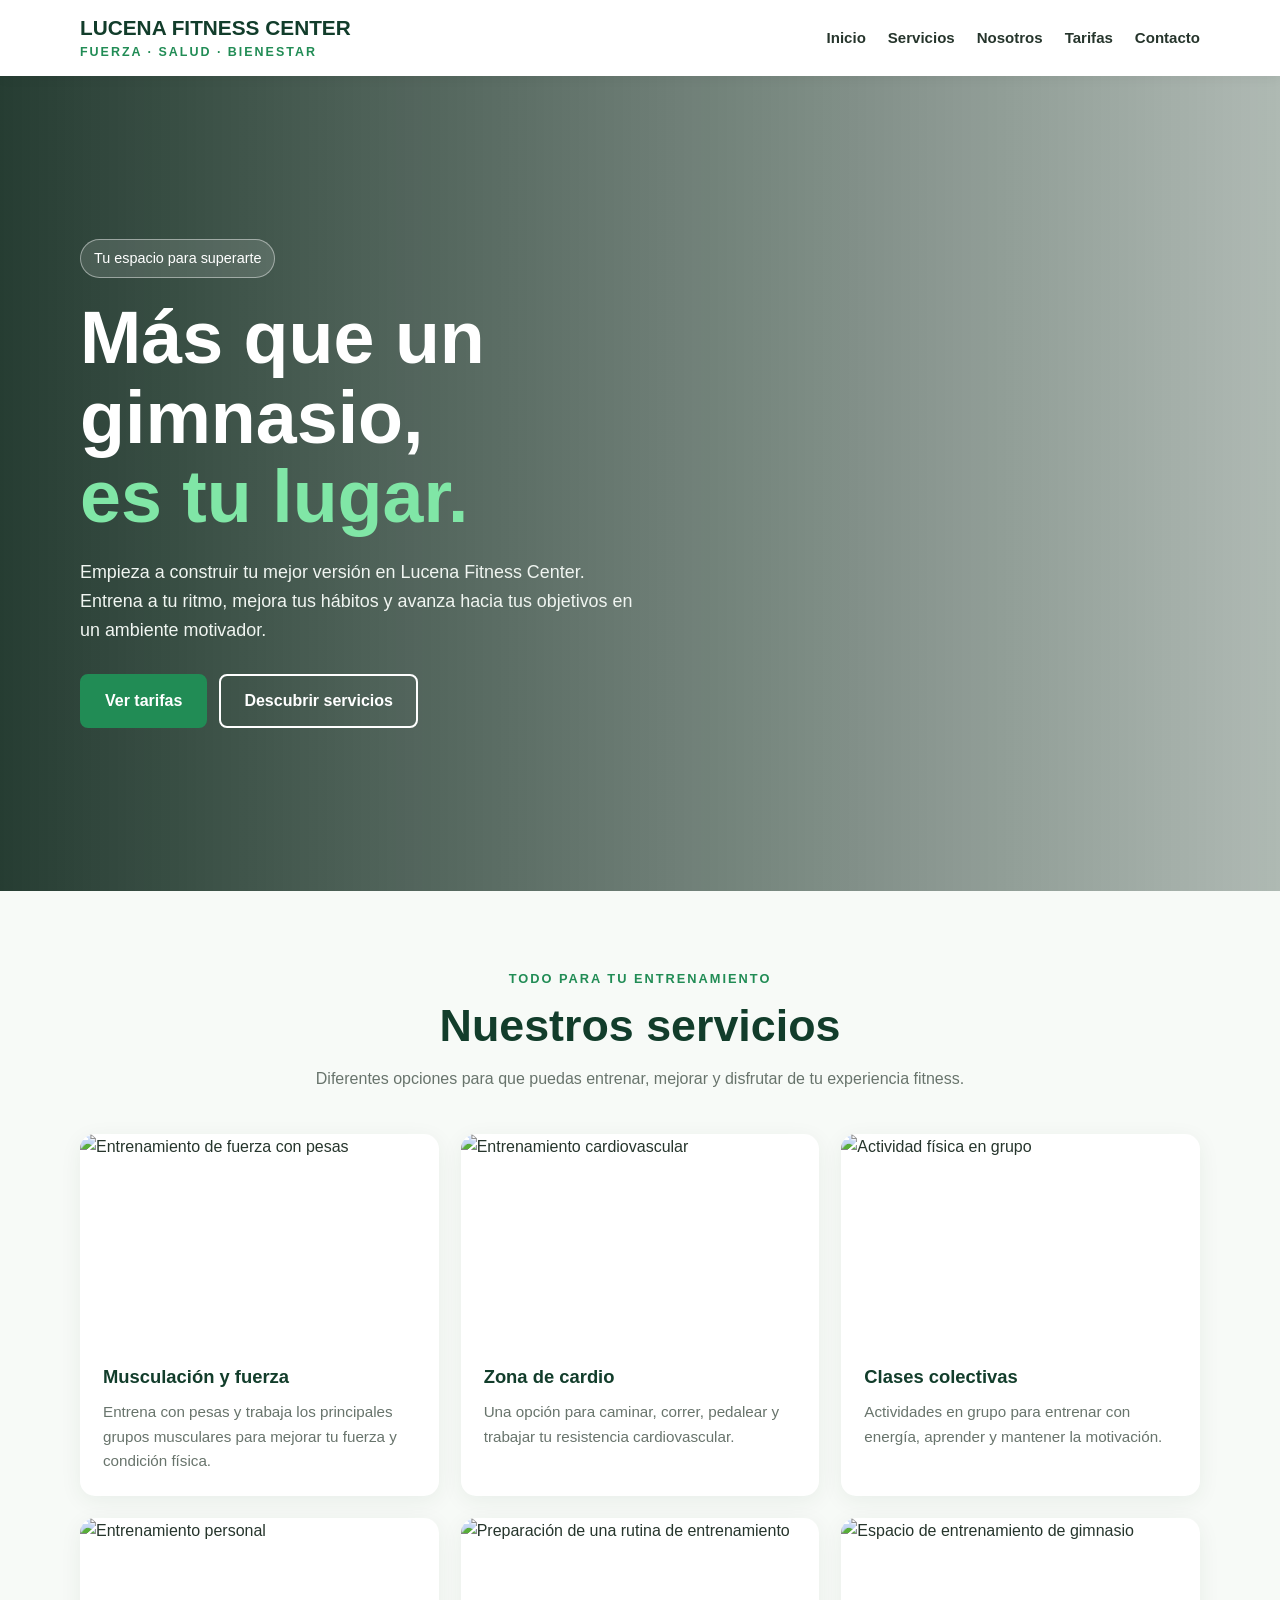
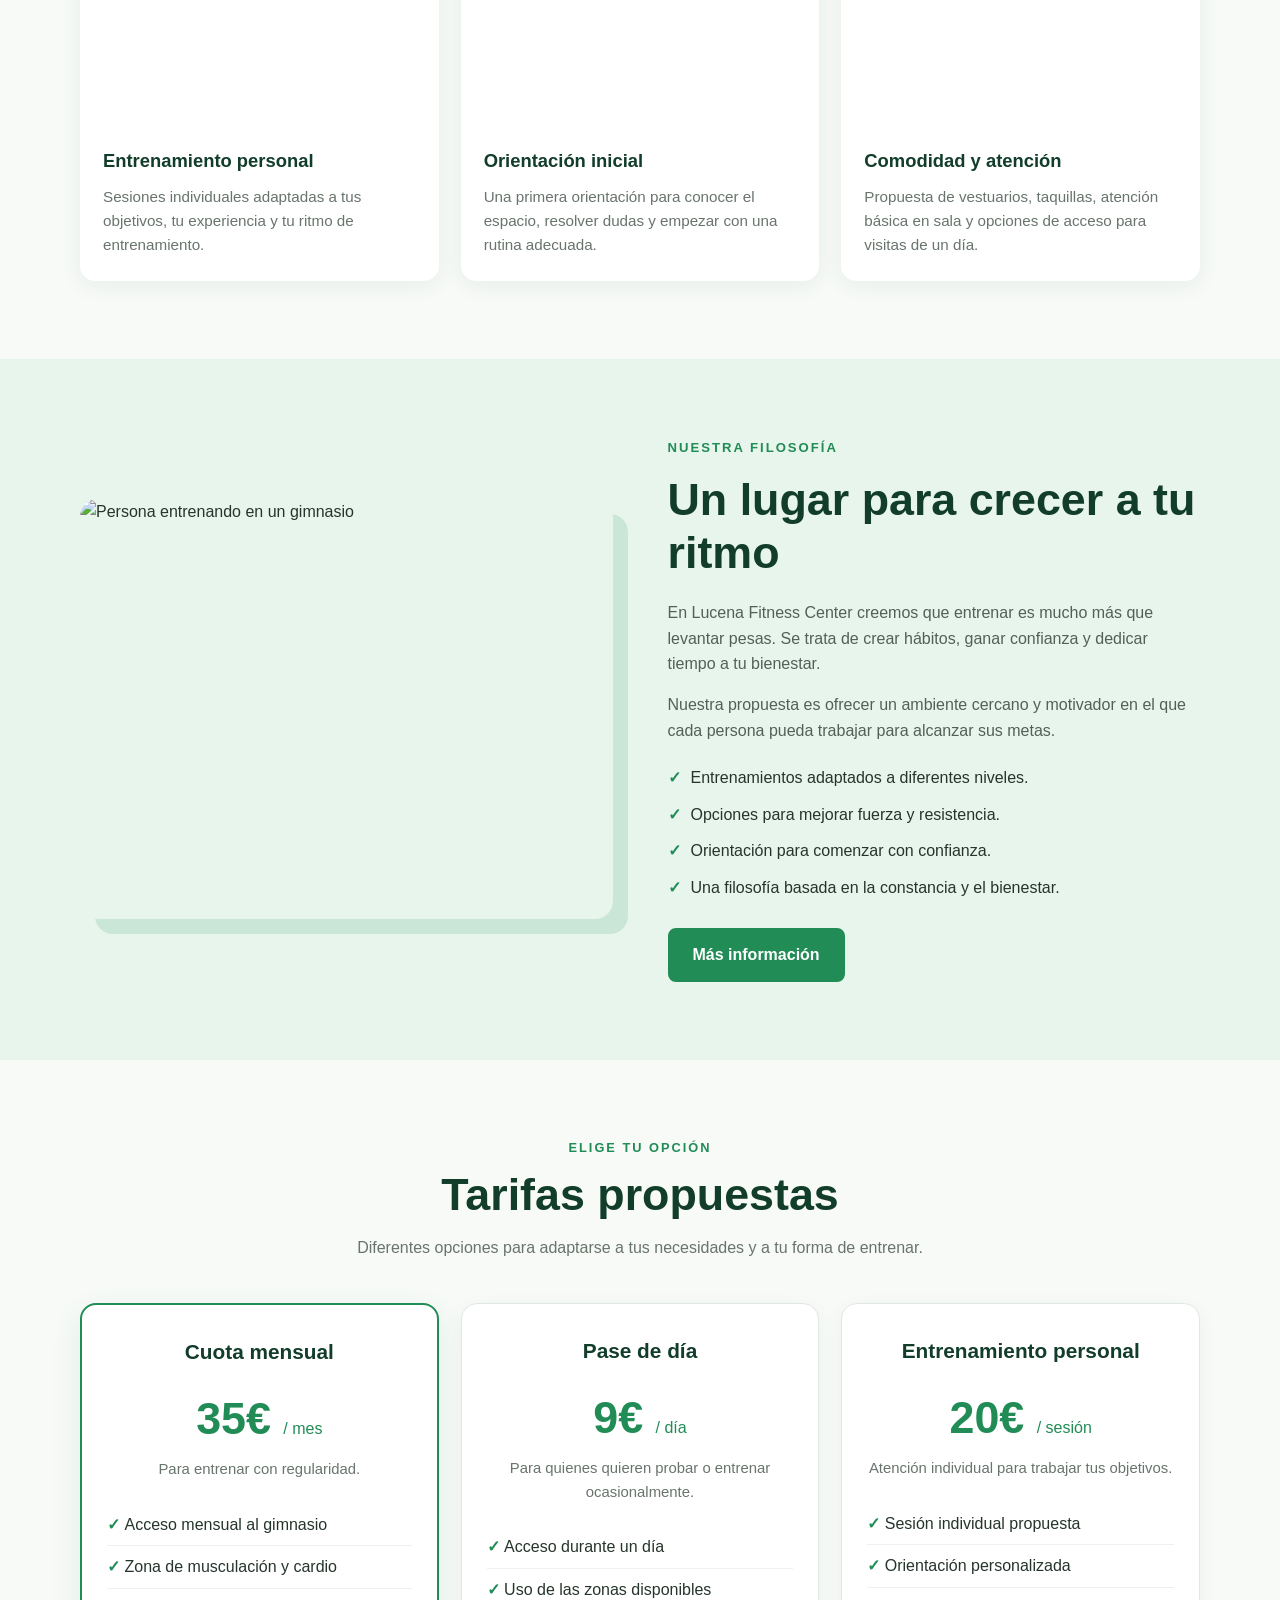
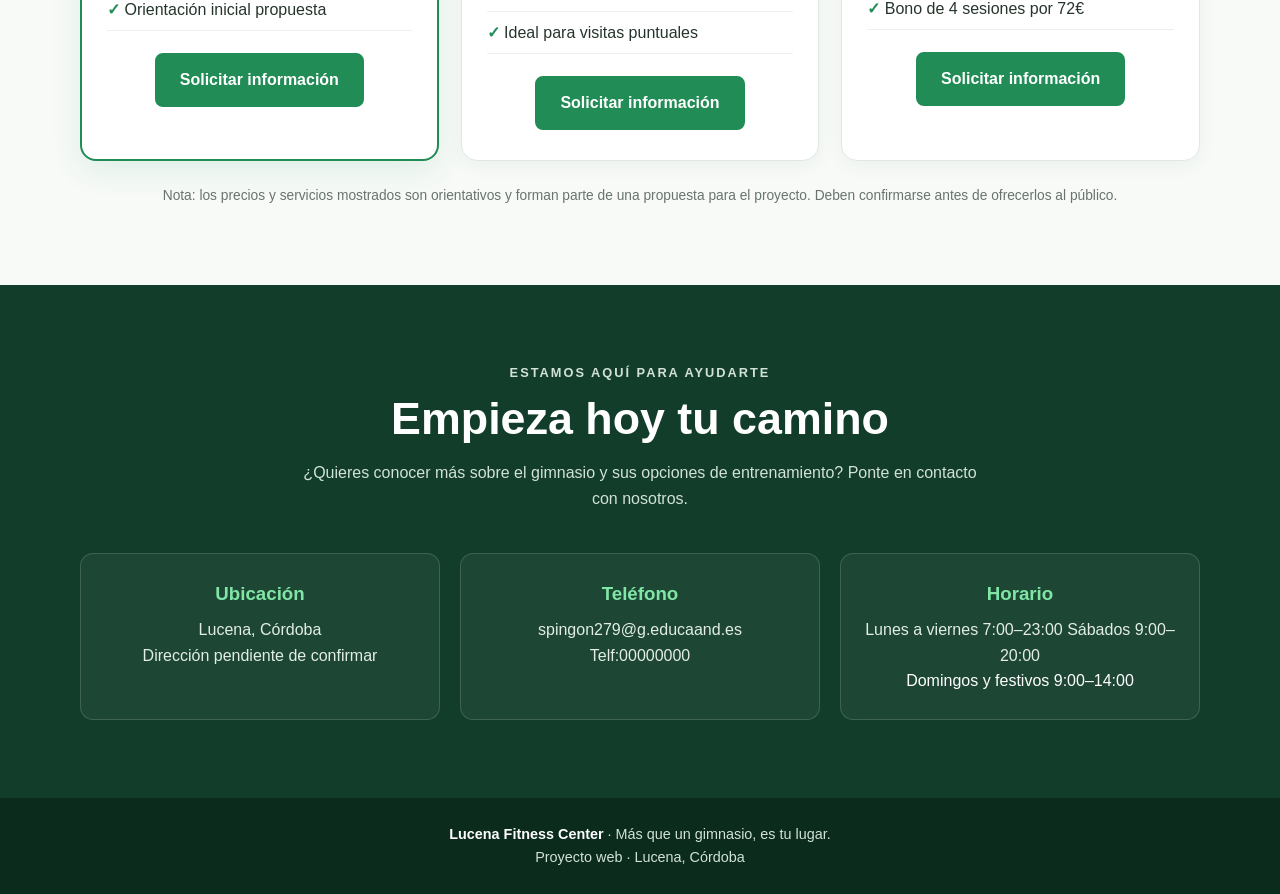
==== commit 93223306: "Add files via upload" ====
--- a/index.html
+++ b/index.html
@@ -784,21 +784,18 @@
 
           <div class="contacto-item">
             <h3>Teléfono</h3>
-            <p>Datos de contacto pendientes de añadir</p>
+            <p>spingon279@g.educaand.es <p>Telf:00000000</p></p>
           </div>
 
           <div class="contacto-item">
             <h3>Horario</h3>
-            <p>Horario pendiente de confirmar</p>
+            <p>	Lunes a viernes	7:00–23:00
+Sábados	9:00–20:00
+<p></p>Domingos y festivos	9:00–14:00</p>
           </div>
 
         </div>
 
-        <div class="aviso">
-          Las imágenes son ilustrativas. Las instalaciones, los servicios,
-          los horarios y los datos de contacto deben confirmarse antes
-          de presentar la web como un negocio real.
-        </div>
       </div>
     </section>
 
